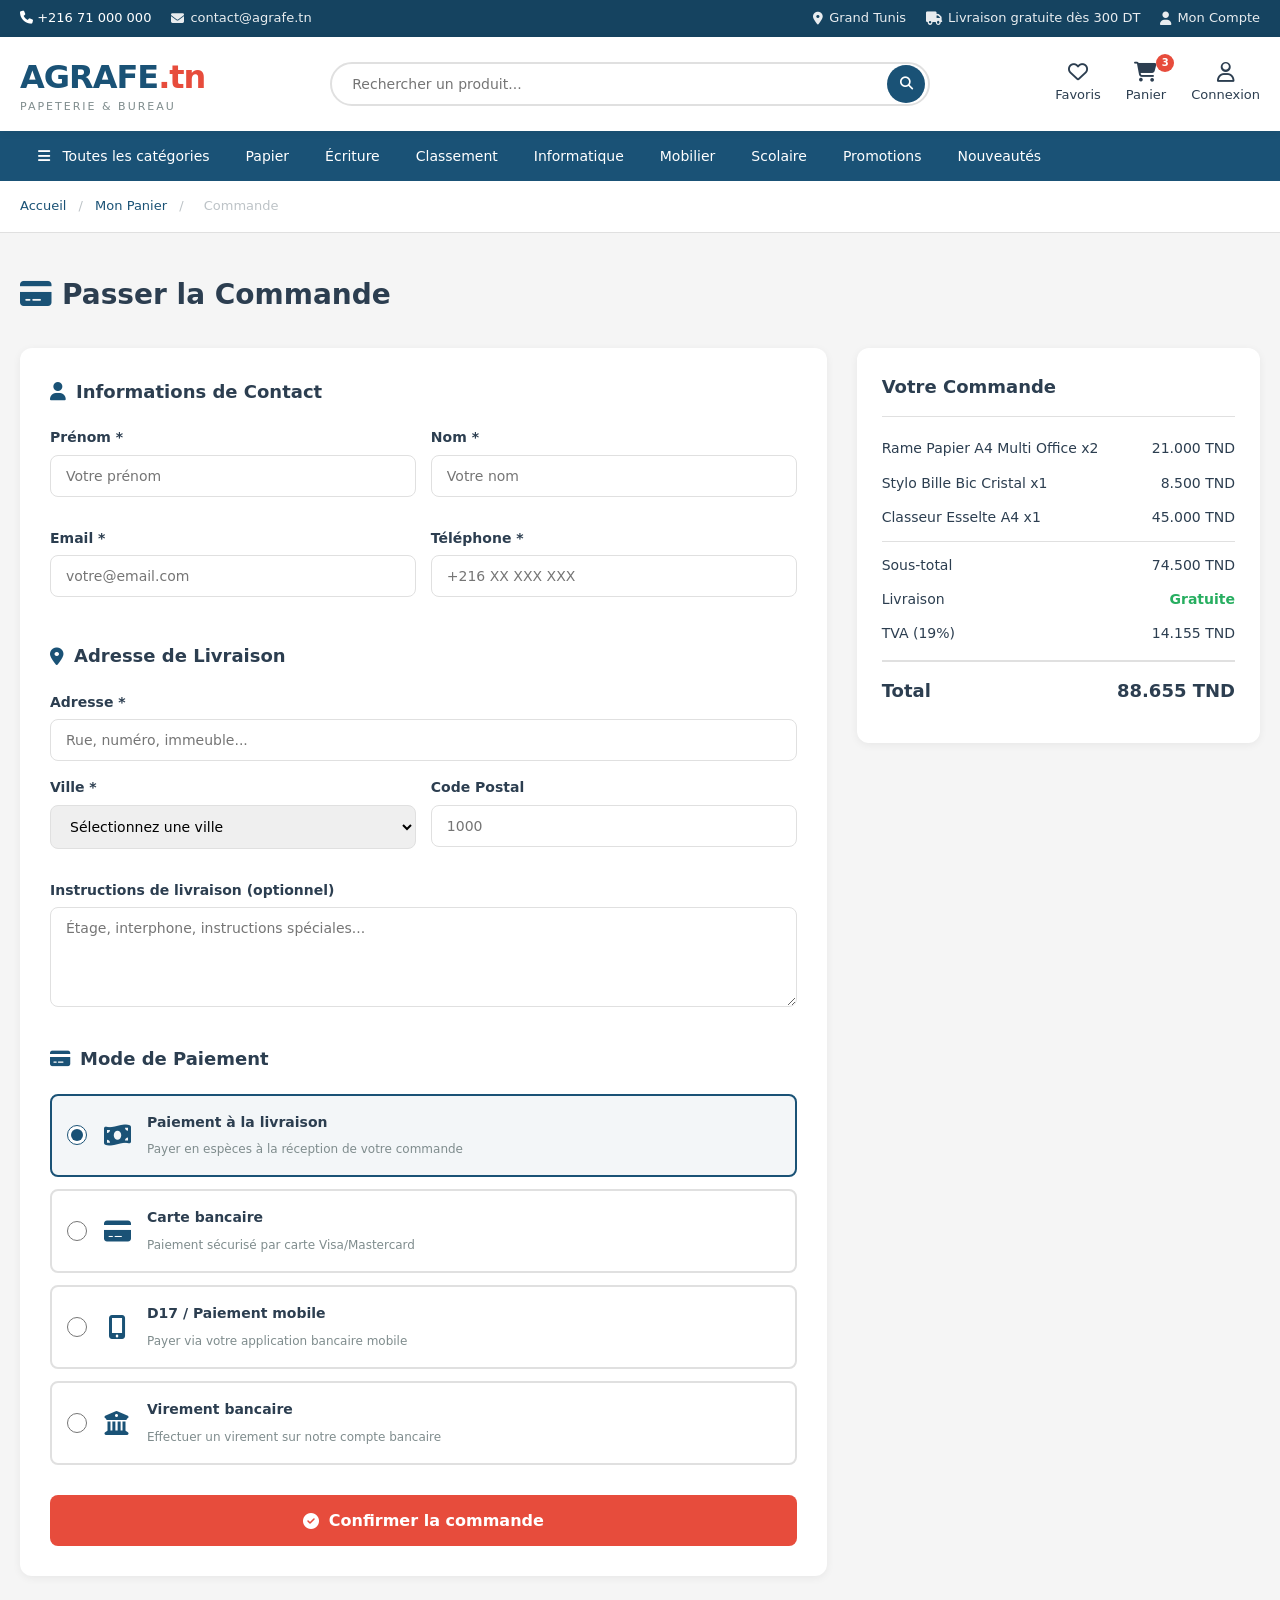
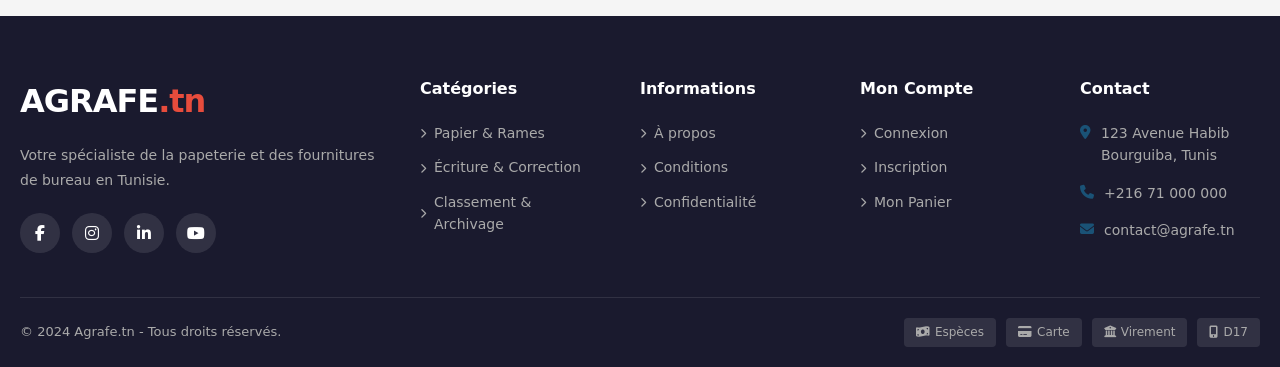
==== commande.html @ e8e98fca "Add files via upload" ====
<!DOCTYPE html>
<html lang="fr">
<head>
    <meta charset="UTF-8">
    <meta name="viewport" content="width=device-width, initial-scale=1.0">
    <title>Passer Commande | Agrafe.tn</title>
    <meta name="description" content="Finalisez votre commande - Agrafe.tn">
    <link href="https://cdnjs.cloudflare.com/ajax/libs/font-awesome/6.4.0/css/all.min.css" rel="stylesheet">
    <link rel="stylesheet" href="css/style.css">
</head>
<body>

    <!-- Top Bar -->
    <div class="top-bar">
        <div class="container">
            <div class="top-bar-left">
                <span><i class="fas fa-phone"></i> +216 71 000 000</span>
                <a href="mailto:contact@agrafe.tn"><i class="fas fa-envelope"></i> contact@agrafe.tn</a>
            </div>
            <div class="top-bar-right">
                <a href="#"><i class="fas fa-map-marker-alt"></i> Grand Tunis</a>
                <a href="#"><i class="fas fa-truck"></i> Livraison gratuite dès 300 DT</a>
                <a href="compte.html"><i class="fas fa-user"></i> Mon Compte</a>
            </div>
        </div>
    </div>

    <!-- Header -->
    <header class="header">
        <div class="container">
            <a href="index.html" class="logo">AGRAFE<span>.tn</span><small>Papeterie & Bureau</small></a>
            <div class="search-bar">
                <input type="text" placeholder="Rechercher un produit...">
                <button><i class="fas fa-search"></i></button>
            </div>
            <div class="header-actions">
                <a href="#" class="header-action"><i class="far fa-heart"></i><span>Favoris</span></a>
                <a href="panier.html" class="header-action"><i class="fas fa-shopping-cart"></i><span class="badge">3</span><span>Panier</span></a>
                <a href="connexion.html" class="header-action"><i class="far fa-user"></i><span>Connexion</span></a>
            </div>
            <div class="mobile-toggle"><i class="fas fa-bars"></i></div>
        </div>
    </header>

    <!-- Navigation -->
    <nav class="nav-bar">
        <div class="container">
            <ul class="nav-menu">
                <li>
                    <a href="#"><i class="fas fa-bars" style="margin-right:8px;"></i> Toutes les catégories</a>
                    <ul class="dropdown">
                        <li><a href="#"><i class="fas fa-file-alt"></i> Papier & Rames</a></li>
                        <li><a href="#"><i class="fas fa-pen"></i> Écriture & Correction</a></li>
                        <li><a href="#"><i class="fas fa-folder"></i> Classement & Archivage</a></li>
                        <li><a href="#"><i class="fas fa-desktop"></i> Informatique & Bureautique</a></li>
                        <li><a href="#"><i class="fas fa-print"></i> Impression & Copies</a></li>
                        <li><a href="#"><i class="fas fa-chair"></i> Mobilier de Bureau</a></li>
                        <li><a href="#"><i class="fas fa-coffee"></i> Pause Café</a></li>
                        <li><a href="#"><i class="fas fa-paint-brush"></i> Fournitures Scolaires</a></li>
                    </ul>
                </li>
                <li><a href="#">Papier</a></li>
                <li><a href="#">Écriture</a></li>
                <li><a href="#">Classement</a></li>
                <li><a href="#">Informatique</a></li>
                <li><a href="#">Mobilier</a></li>
                <li><a href="#">Scolaire</a></li>
                <li><a href="#">Promotions</a></li>
                <li><a href="#">Nouveautés</a></li>
            </ul>
        </div>
    </nav>

    <!-- Breadcrumb -->
    <div class="breadcrumb">
        <div class="container">
            <a href="index.html">Accueil</a>
            <span>/</span>
            <a href="panier.html">Mon Panier</a>
            <span>/</span>
            <span>Commande</span>
        </div>
    </div>

    <!-- Checkout Page -->
    <section class="checkout-page">
        <div class="container">
            <h1><i class="fas fa-credit-card" style="color: var(--primary); margin-right: 10px;"></i>Passer la Commande</h1>

            <div class="checkout-grid">
                <!-- Checkout Form -->
                <div class="checkout-form">
                    <!-- Contact Info -->
                    <div class="form-section">
                        <h3><i class="fas fa-user"></i> Informations de Contact</h3>
                        <div class="form-row">
                            <div class="form-group">
                                <label>Prénom *</label>
                                <input type="text" placeholder="Votre prénom" required>
                            </div>
                            <div class="form-group">
                                <label>Nom *</label>
                                <input type="text" placeholder="Votre nom" required>
                            </div>
                        </div>
                        <div class="form-row">
                            <div class="form-group">
                                <label>Email *</label>
                                <input type="email" placeholder="votre@email.com" required>
                            </div>
                            <div class="form-group">
                                <label>Téléphone *</label>
                                <input type="tel" placeholder="+216 XX XXX XXX" required>
                            </div>
                        </div>
                    </div>

                    <!-- Shipping Address -->
                    <div class="form-section">
                        <h3><i class="fas fa-map-marker-alt"></i> Adresse de Livraison</h3>
                        <div class="form-group">
                            <label>Adresse *</label>
                            <input type="text" placeholder="Rue, numéro, immeuble..." required>
                        </div>
                        <div class="form-row">
                            <div class="form-group">
                                <label>Ville *</label>
                                <select required>
                                    <option value="">Sélectionnez une ville</option>
                                    <option>Tunis</option>
                                    <option>Ariana</option>
                                    <option>Ben Arous</option>
                                    <option>La Manouba</option>
                                    <option>Sfax</option>
                                    <option>Sousse</option>
                                    <option>Nabeul</option>
                                    <option>Bizerte</option>
                                    <option>Autre</option>
                                </select>
                            </div>
                            <div class="form-group">
                                <label>Code Postal</label>
                                <input type="text" placeholder="1000">
                            </div>
                        </div>
                        <div class="form-group">
                            <label>Instructions de livraison (optionnel)</label>
                            <textarea placeholder="Étage, interphone, instructions spéciales..."></textarea>
                        </div>
                    </div>

                    <!-- Payment Method -->
                    <div class="form-section">
                        <h3><i class="fas fa-credit-card"></i> Mode de Paiement</h3>
                        <div class="payment-methods-list">
                            <label class="payment-method selected">
                                <input type="radio" name="payment" value="cod" checked>
                                <i class="fas fa-money-bill-wave"></i>
                                <div>
                                    <strong>Paiement à la livraison</strong>
                                    <span>Payer en espèces à la réception de votre commande</span>
                                </div>
                            </label>
                            <label class="payment-method">
                                <input type="radio" name="payment" value="card">
                                <i class="fas fa-credit-card"></i>
                                <div>
                                    <strong>Carte bancaire</strong>
                                    <span>Paiement sécurisé par carte Visa/Mastercard</span>
                                </div>
                            </label>
                            <label class="payment-method">
                                <input type="radio" name="payment" value="d17">
                                <i class="fas fa-mobile-alt"></i>
                                <div>
                                    <strong>D17 / Paiement mobile</strong>
                                    <span>Payer via votre application bancaire mobile</span>
                                </div>
                            </label>
                            <label class="payment-method">
                                <input type="radio" name="payment" value="transfer">
                                <i class="fas fa-university"></i>
                                <div>
                                    <strong>Virement bancaire</strong>
                                    <span>Effectuer un virement sur notre compte bancaire</span>
                                </div>
                            </label>
                        </div>
                    </div>

                    <button type="submit" class="btn-checkout" style="margin-top: 10px;">
                        <i class="fas fa-check-circle"></i> Confirmer la commande
                    </button>
                </div>

                <!-- Order Summary -->
                <div class="cart-summary">
                    <h3>Votre Commande</h3>
                    <div class="summary-row">
                        <span>Rame Papier A4 Multi Office x2</span>
                        <span>21.000 TND</span>
                    </div>
                    <div class="summary-row">
                        <span>Stylo Bille Bic Cristal x1</span>
                        <span>8.500 TND</span>
                    </div>
                    <div class="summary-row">
                        <span>Classeur Esselte A4 x1</span>
                        <span>45.000 TND</span>
                    </div>
                    <div class="summary-row" style="border-top: 1px solid var(--border); padding-top: 12px; margin-top: 12px;">
                        <span>Sous-total</span>
                        <span>74.500 TND</span>
                    </div>
                    <div class="summary-row">
                        <span>Livraison</span>
                        <span class="free">Gratuite</span>
                    </div>
                    <div class="summary-row">
                        <span>TVA (19%)</span>
                        <span>14.155 TND</span>
                    </div>
                    <div class="summary-row total">
                        <span>Total</span>
                        <span>88.655 TND</span>
                    </div>
                </div>
            </div>
        </div>
    </section>

    <!-- Footer -->
    <footer class="footer">
        <div class="container">
            <div class="footer-grid">
                <div class="footer-col footer-about">
                    <a href="index.html" class="logo">AGRAFE<span>.tn</span></a>
                    <p>Votre spécialiste de la papeterie et des fournitures de bureau en Tunisie.</p>
                    <div class="footer-social">
                        <a href="#"><i class="fab fa-facebook-f"></i></a>
                        <a href="#"><i class="fab fa-instagram"></i></a>
                        <a href="#"><i class="fab fa-linkedin-in"></i></a>
                        <a href="#"><i class="fab fa-youtube"></i></a>
                    </div>
                </div>
                <div class="footer-col">
                    <h4>Catégories</h4>
                    <ul class="footer-links">
                        <li><a href="#"><i class="fas fa-chevron-right"></i> Papier & Rames</a></li>
                        <li><a href="#"><i class="fas fa-chevron-right"></i> Écriture & Correction</a></li>
                        <li><a href="#"><i class="fas fa-chevron-right"></i> Classement & Archivage</a></li>
                    </ul>
                </div>
                <div class="footer-col">
                    <h4>Informations</h4>
                    <ul class="footer-links">
                        <li><a href="#"><i class="fas fa-chevron-right"></i> À propos</a></li>
                        <li><a href="#"><i class="fas fa-chevron-right"></i> Conditions</a></li>
                        <li><a href="#"><i class="fas fa-chevron-right"></i> Confidentialité</a></li>
                    </ul>
                </div>
                <div class="footer-col">
                    <h4>Mon Compte</h4>
                    <ul class="footer-links">
                        <li><a href="connexion.html"><i class="fas fa-chevron-right"></i> Connexion</a></li>
                        <li><a href="inscription.html"><i class="fas fa-chevron-right"></i> Inscription</a></li>
                        <li><a href="panier.html"><i class="fas fa-chevron-right"></i> Mon Panier</a></li>
                    </ul>
                </div>
                <div class="footer-col footer-contact">
                    <h4>Contact</h4>
                    <p><i class="fas fa-map-marker-alt"></i> 123 Avenue Habib Bourguiba, Tunis</p>
                    <p><i class="fas fa-phone"></i> +216 71 000 000</p>
                    <p><i class="fas fa-envelope"></i> contact@agrafe.tn</p>
                </div>
            </div>
            <div class="footer-bottom">
                <div>© 2024 Agrafe.tn - Tous droits réservés.</div>
                <div class="payment-methods">
                    <span><i class="fas fa-money-bill-wave"></i> Espèces</span>
                    <span><i class="fas fa-credit-card"></i> Carte</span>
                    <span><i class="fas fa-university"></i> Virement</span>
                    <span><i class="fas fa-mobile-alt"></i> D17</span>
                </div>
            </div>
        </div>
    </footer>

    <script src="js/main.js"></script>
</body>
</html>
---- css/style.css ----
/* ============================================
   AGRAFE.TN - Template E-commerce Papeterie
   CSS Principal
   ============================================ */

/* Reset & Variables */
*, *::before, *::after {
    margin: 0;
    padding: 0;
    box-sizing: border-box;
}

:root {
    --primary: #1a5276;
    --primary-dark: #154360;
    --primary-light: #2e86ab;
    --accent: #e74c3c;
    --accent-hover: #c0392b;
    --gold: #f39c12;
    --dark: #2c3e50;
    --light: #f8f9fa;
    --gray: #7f8c8d;
    --gray-light: #bdc3c7;
    --border: #e0e0e0;
    --success: #27ae60;
    --success-light: #d5f5e3;
    --warning: #f39c12;
    --white: #ffffff;
    --shadow-sm: 0 2px 8px rgba(0,0,0,0.06);
    --shadow-md: 0 4px 20px rgba(0,0,0,0.1);
    --shadow-lg: 0 10px 40px rgba(0,0,0,0.15);
    --radius-sm: 8px;
    --radius-md: 12px;
    --radius-lg: 20px;
    --transition: all 0.3s ease;
}

html {
    scroll-behavior: smooth;
}

body {
    font-family: 'Segoe UI', system-ui, -apple-system, sans-serif;
    background: #f5f5f5;
    color: var(--dark);
    line-height: 1.6;
    min-height: 100vh;
}

a {
    text-decoration: none;
    color: inherit;
    transition: var(--transition);
}

img {
    max-width: 100%;
    height: auto;
}

button {
    cursor: pointer;
    border: none;
    font-family: inherit;
    transition: var(--transition);
}

input, select, textarea {
    font-family: inherit;
    outline: none;
}

/* Container */
.container {
    max-width: 1400px;
    margin: 0 auto;
    padding: 0 20px;
}

/* ============================================
   TOP BAR
   ============================================ */
.top-bar {
    background: var(--primary-dark);
    color: var(--white);
    padding: 8px 0;
    font-size: 13px;
}

.top-bar .container {
    display: flex;
    justify-content: space-between;
    align-items: center;
}

.top-bar-left {
    display: flex;
    align-items: center;
    gap: 20px;
}

.top-bar-right {
    display: flex;
    align-items: center;
    gap: 20px;
}

.top-bar a {
    color: var(--white);
    opacity: 0.9;
    display: flex;
    align-items: center;
    gap: 6px;
}

.top-bar a:hover {
    opacity: 1;
    color: var(--gold);
}

/* ============================================
   HEADER
   ============================================ */
.header {
    background: var(--white);
    box-shadow: var(--shadow-sm);
    position: sticky;
    top: 0;
    z-index: 1000;
}

.header .container {
    display: flex;
    align-items: center;
    justify-content: space-between;
    padding: 15px 20px;
    gap: 30px;
}

.logo {
    font-size: 32px;
    font-weight: 800;
    color: var(--primary);
    letter-spacing: -1px;
    flex-shrink: 0;
}

.logo span {
    color: var(--accent);
}

.logo small {
    display: block;
    font-size: 11px;
    font-weight: 400;
    color: var(--gray);
    letter-spacing: 2px;
    text-transform: uppercase;
    margin-top: -5px;
}

/* Search Bar */
.search-bar {
    flex: 1;
    max-width: 600px;
    position: relative;
}

.search-bar input {
    width: 100%;
    padding: 12px 50px 12px 20px;
    border: 2px solid var(--border);
    border-radius: 30px;
    font-size: 14px;
    transition: var(--transition);
}

.search-bar input:focus {
    border-color: var(--primary);
    box-shadow: 0 0 0 3px rgba(26, 82, 118, 0.1);
}

.search-bar button {
    position: absolute;
    right: 5px;
    top: 50%;
    transform: translateY(-50%);
    background: var(--primary);
    color: var(--white);
    width: 38px;
    height: 38px;
    border-radius: 50%;
    display: flex;
    align-items: center;
    justify-content: center;
}

.search-bar button:hover {
    background: var(--primary-dark);
}

/* Header Actions */
.header-actions {
    display: flex;
    align-items: center;
    gap: 25px;
    flex-shrink: 0;
}

.header-action {
    display: flex;
    flex-direction: column;
    align-items: center;
    gap: 3px;
    font-size: 13px;
    color: var(--dark);
    position: relative;
}

.header-action:hover {
    color: var(--primary);
}

.header-action i {
    font-size: 20px;
}

.header-action .badge {
    position: absolute;
    top: -8px;
    right: -8px;
    background: var(--accent);
    color: var(--white);
    font-size: 10px;
    width: 18px;
    height: 18px;
    border-radius: 50%;
    display: flex;
    align-items: center;
    justify-content: center;
    font-weight: 700;
}

/* ============================================
   NAVIGATION
   ============================================ */
.nav-bar {
    background: var(--primary);
    color: var(--white);
}

.nav-bar .container {
    display: flex;
    align-items: center;
}

.nav-menu {
    display: flex;
    list-style: none;
    gap: 0;
}

.nav-menu li {
    position: relative;
}

.nav-menu a {
    display: block;
    padding: 14px 18px;
    color: var(--white);
    font-size: 14px;
    font-weight: 500;
    white-space: nowrap;
}

.nav-menu a:hover {
    background: var(--primary-dark);
}

/* Dropdown */
.dropdown {
    position: absolute;
    top: 100%;
    left: 0;
    background: var(--white);
    min-width: 260px;
    box-shadow: var(--shadow-lg);
    border-radius: 0 0 var(--radius-md) var(--radius-md);
    opacity: 0;
    visibility: hidden;
    transform: translateY(10px);
    transition: var(--transition);
    z-index: 100;
    list-style: none;
}

.nav-menu li:hover .dropdown {
    opacity: 1;
    visibility: visible;
    transform: translateY(0);
}

.dropdown a {
    color: var(--dark);
    padding: 12px 20px;
    border-bottom: 1px solid #f0f0f0;
    font-size: 13px;
    font-weight: 400;
    display: flex;
    align-items: center;
    gap: 10px;
}

.dropdown a:hover {
    background: var(--light);
    color: var(--primary);
}

.dropdown a i {
    color: var(--primary);
    width: 20px;
    text-align: center;
}

/* Mobile Toggle */
.mobile-toggle {
    display: none;
    font-size: 24px;
    cursor: pointer;
    color: var(--dark);
}

/* ============================================
   HERO SECTION
   ============================================ */
.hero {
    background: linear-gradient(135deg, var(--primary) 0%, var(--primary-dark) 100%);
    color: var(--white);
    padding: 70px 0;
    position: relative;
    overflow: hidden;
}

.hero::before {
    content: '';
    position: absolute;
    top: -50%;
    right: -10%;
    width: 600px;
    height: 600px;
    background: rgba(255,255,255,0.05);
    border-radius: 50%;
}

.hero .container {
    display: flex;
    align-items: center;
    justify-content: space-between;
    position: relative;
    z-index: 1;
    gap: 40px;
}

.hero-content {
    max-width: 600px;
}

.hero-content h1 {
    font-size: 44px;
    font-weight: 800;
    margin-bottom: 15px;
    line-height: 1.2;
}

.hero-content p {
    font-size: 18px;
    margin-bottom: 30px;
    opacity: 0.9;
}

.hero-badges {
    display: flex;
    gap: 15px;
    margin-bottom: 30px;
    flex-wrap: wrap;
}

.hero-badge {
    display: flex;
    align-items: center;
    gap: 8px;
    background: rgba(255,255,255,0.15);
    padding: 8px 16px;
    border-radius: 30px;
    font-size: 13px;
    backdrop-filter: blur(10px);
}

.btn-primary {
    display: inline-flex;
    align-items: center;
    gap: 10px;
    background: var(--accent);
    color: var(--white);
    padding: 14px 35px;
    border-radius: 30px;
    font-weight: 600;
    font-size: 16px;
    transition: var(--transition);
}

.btn-primary:hover {
    background: var(--accent-hover);
    transform: translateY(-2px);
    box-shadow: 0 5px 20px rgba(231, 76, 60, 0.4);
}

.hero-image {
    width: 400px;
    height: 300px;
    background: rgba(255,255,255,0.1);
    border-radius: var(--radius-lg);
    display: flex;
    align-items: center;
    justify-content: center;
    font-size: 80px;
    color: rgba(255,255,255,0.3);
    border: 2px dashed rgba(255,255,255,0.2);
    flex-shrink: 0;
}

/* ============================================
   FEATURES BAR
   ============================================ */
.features-bar {
    background: var(--white);
    border-bottom: 1px solid var(--border);
    padding: 25px 0;
}

.features-bar .container {
    display: flex;
    justify-content: space-around;
    flex-wrap: wrap;
    gap: 20px;
}

.feature-item {
    display: flex;
    align-items: center;
    gap: 12px;
}

.feature-item i {
    font-size: 28px;
    color: var(--primary);
}

.feature-item div h4 {
    font-size: 14px;
    font-weight: 600;
    color: var(--dark);
}

.feature-item div p {
    font-size: 12px;
    color: var(--gray);
}

/* ============================================
   SECTION TITLES
   ============================================ */
.section-title {
    text-align: center;
    margin-bottom: 40px;
}

.section-title h2 {
    font-size: 28px;
    font-weight: 700;
    color: var(--dark);
    margin-bottom: 10px;
}

.section-title p {
    color: var(--gray);
    font-size: 15px;
}

.section-title .line {
    width: 60px;
    height: 3px;
    background: var(--accent);
    margin: 15px auto 0;
    border-radius: 2px;
}

/* ============================================
   CATEGORIES
   ============================================ */
.categories {
    padding: 50px 0;
    background: var(--white);
}

.cat-grid {
    display: grid;
    grid-template-columns: repeat(auto-fit, minmax(200px, 1fr));
    gap: 20px;
}

.cat-card {
    background: var(--white);
    border: 1px solid var(--border);
    border-radius: var(--radius-md);
    padding: 30px 20px;
    text-align: center;
    transition: var(--transition);
    position: relative;
    overflow: hidden;
}

.cat-card::before {
    content: '';
    position: absolute;
    bottom: 0;
    left: 0;
    width: 100%;
    height: 4px;
    background: var(--primary);
    transform: scaleX(0);
    transition: var(--transition);
}

.cat-card:hover {
    box-shadow: var(--shadow-lg);
    transform: translateY(-5px);
    border-color: transparent;
}

.cat-card:hover::before {
    transform: scaleX(1);
}

.cat-card i {
    font-size: 40px;
    color: var(--primary);
    margin-bottom: 15px;
    display: block;
}

.cat-card h3 {
    font-size: 16px;
    font-weight: 600;
    margin-bottom: 5px;
}

.cat-card span {
    font-size: 12px;
    color: var(--gray);
}

/* ============================================
   PRODUCTS
   ============================================ */
.products {
    padding: 50px 0;
    background: #f5f5f5;
}

.products-header {
    display: flex;
    justify-content: space-between;
    align-items: center;
    margin-bottom: 30px;
}

.products-header h2 {
    font-size: 24px;
    font-weight: 700;
    color: var(--dark);
    display: flex;
    align-items: center;
    gap: 10px;
}

.view-all {
    color: var(--primary);
    font-weight: 600;
    font-size: 14px;
    display: flex;
    align-items: center;
    gap: 5px;
    transition: var(--transition);
}

.view-all:hover {
    gap: 10px;
}

.product-grid {
    display: grid;
    grid-template-columns: repeat(auto-fill, minmax(270px, 1fr));
    gap: 25px;
}

.product-card {
    background: var(--white);
    border-radius: var(--radius-md);
    overflow: hidden;
    box-shadow: var(--shadow-sm);
    transition: var(--transition);
    position: relative;
}

.product-card:hover {
    box-shadow: var(--shadow-lg);
    transform: translateY(-5px);
}

.product-badge {
    position: absolute;
    top: 15px;
    left: 15px;
    background: var(--accent);
    color: var(--white);
    padding: 5px 12px;
    border-radius: 20px;
    font-size: 11px;
    font-weight: 700;
    z-index: 2;
}

.product-badge.new {
    background: var(--success);
}

.product-badge.hot {
    background: var(--gold);
}

.product-img {
    height: 220px;
    background: linear-gradient(135deg, #f8f9fa 0%, #e9ecef 100%);
    display: flex;
    align-items: center;
    justify-content: center;
    font-size: 60px;
    color: #dee2e6;
    position: relative;
    overflow: hidden;
}

.product-actions {
    position: absolute;
    bottom: -50px;
    left: 0;
    right: 0;
    display: flex;
    justify-content: center;
    gap: 10px;
    padding: 10px;
    background: rgba(255,255,255,0.95);
    transition: bottom 0.3s;
}

.product-card:hover .product-actions {
    bottom: 0;
}

.product-actions button {
    width: 40px;
    height: 40px;
    border-radius: 50%;
    border: 1px solid var(--border);
    background: var(--white);
    display: flex;
    align-items: center;
    justify-content: center;
    transition: var(--transition);
}

.product-actions button:hover {
    background: var(--primary);
    color: var(--white);
    border-color: var(--primary);
}

.product-info {
    padding: 20px;
}

.product-brand {
    font-size: 11px;
    color: var(--primary);
    font-weight: 600;
    text-transform: uppercase;
    letter-spacing: 1px;
    margin-bottom: 5px;
}

.product-name {
    font-size: 15px;
    font-weight: 600;
    color: var(--dark);
    margin-bottom: 8px;
    line-height: 1.4;
    display: -webkit-box;
    -webkit-line-clamp: 2;
    -webkit-box-orient: vertical;
    overflow: hidden;
}

.product-rating {
    display: flex;
    align-items: center;
    gap: 5px;
    margin-bottom: 12px;
}

.product-rating i {
    color: var(--gold);
    font-size: 12px;
}

.product-rating i.empty {
    color: var(--gray-light);
}

.product-rating span {
    font-size: 12px;
    color: var(--gray);
}

.product-price {
    display: flex;
    align-items: center;
    gap: 10px;
    flex-wrap: wrap;
}

.price-current {
    font-size: 20px;
    font-weight: 700;
    color: var(--accent);
}

.price-old {
    font-size: 14px;
    color: var(--gray);
    text-decoration: line-through;
}

.price-save {
    font-size: 11px;
    color: var(--success);
    font-weight: 600;
}

.btn-add-cart {
    width: 100%;
    margin-top: 15px;
    padding: 12px;
    background: var(--primary);
    color: var(--white);
    border-radius: var(--radius-sm);
    font-weight: 600;
    display: flex;
    align-items: center;
    justify-content: center;
    gap: 8px;
}

.btn-add-cart:hover {
    background: var(--primary-dark);
}

/* ============================================
   PROMO BANNERS
   ============================================ */
.promo-banner {
    padding: 50px 0;
    background: var(--white);
}

.promo-grid {
    display: grid;
    grid-template-columns: repeat(3, 1fr);
    gap: 25px;
}

.promo-card {
    border-radius: var(--radius-lg);
    padding: 40px 30px;
    color: var(--white);
    position: relative;
    overflow: hidden;
    min-height: 220px;
    display: flex;
    flex-direction: column;
    justify-content: center;
}

.promo-card::before {
    content: '';
    position: absolute;
    top: 0;
    left: 0;
    width: 100%;
    height: 100%;
    background: rgba(0,0,0,0.1);
}

.promo-card > * {
    position: relative;
    z-index: 1;
}

.promo-card h3 {
    font-size: 24px;
    font-weight: 700;
    margin-bottom: 10px;
}

.promo-card p {
    font-size: 14px;
    opacity: 0.9;
    margin-bottom: 20px;
}

.promo-card a {
    display: inline-flex;
    align-items: center;
    gap: 8px;
    background: var(--white);
    color: var(--dark);
    padding: 10px 25px;
    border-radius: 25px;
    font-weight: 600;
    font-size: 13px;
    width: fit-content;
    transition: var(--transition);
}

.promo-card a:hover {
    transform: translateX(5px);
}

.promo-1 { background: linear-gradient(135deg, #667eea 0%, #764ba2 100%); }
.promo-2 { background: linear-gradient(135deg, #f093fb 0%, #f5576c 100%); }
.promo-3 { background: linear-gradient(135deg, #4facfe 0%, #00f2fe 100%); }

/* ============================================
   BRANDS
   ============================================ */
.brands {
    padding: 40px 0;
    background: #f5f5f5;
}

.brands-grid {
    display: flex;
    justify-content: center;
    align-items: center;
    gap: 40px;
    flex-wrap: wrap;
}

.brand-item {
    width: 120px;
    height: 60px;
    background: var(--white);
    border-radius: var(--radius-sm);
    display: flex;
    align-items: center;
    justify-content: center;
    font-size: 14px;
    font-weight: 700;
    color: var(--gray);
    box-shadow: var(--shadow-sm);
    transition: var(--transition);
    border: 1px solid var(--border);
}

.brand-item:hover {
    box-shadow: var(--shadow-md);
    color: var(--primary);
    border-color: var(--primary);
}

/* ============================================
   NEWSLETTER
   ============================================ */
.newsletter {
    background: var(--dark);
    color: var(--white);
    padding: 50px 0;
}

.newsletter .container {
    display: flex;
    align-items: center;
    justify-content: space-between;
    gap: 30px;
}

.newsletter-content h3 {
    font-size: 24px;
    font-weight: 700;
    margin-bottom: 8px;
}

.newsletter-content p {
    opacity: 0.8;
    font-size: 14px;
}

.newsletter-form {
    display: flex;
    gap: 10px;
}

.newsletter-form input {
    padding: 14px 20px;
    border: none;
    border-radius: var(--radius-sm);
    width: 350px;
    font-size: 14px;
}

.newsletter-form button {
    padding: 14px 30px;
    background: var(--accent);
    color: var(--white);
    border-radius: var(--radius-sm);
    font-weight: 600;
    white-space: nowrap;
}

.newsletter-form button:hover {
    background: var(--accent-hover);
}

/* ============================================
   FOOTER
   ============================================ */
.footer {
    background: #1a1a2e;
    color: #aaa;
    padding: 60px 0 0;
}

.footer-grid {
    display: grid;
    grid-template-columns: 2fr 1fr 1fr 1fr 1fr;
    gap: 40px;
    margin-bottom: 40px;
}

.footer-col h4 {
    color: var(--white);
    font-size: 16px;
    font-weight: 600;
    margin-bottom: 20px;
}

.footer-about .logo {
    color: var(--white);
    margin-bottom: 15px;
    display: inline-block;
}

.footer-about p {
    font-size: 14px;
    line-height: 1.8;
    margin-bottom: 20px;
}

.footer-social {
    display: flex;
    gap: 12px;
}

.footer-social a {
    width: 40px;
    height: 40px;
    border-radius: 50%;
    background: rgba(255,255,255,0.1);
    display: flex;
    align-items: center;
    justify-content: center;
    color: var(--white);
    transition: var(--transition);
}

.footer-social a:hover {
    background: var(--primary);
    transform: translateY(-3px);
}

.footer-links {
    list-style: none;
}

.footer-links li {
    margin-bottom: 12px;
}

.footer-links a {
    color: #aaa;
    font-size: 14px;
    display: flex;
    align-items: center;
    gap: 8px;
    transition: var(--transition);
}

.footer-links a:hover {
    color: var(--white);
}

.footer-links a i {
    font-size: 10px;
}

.footer-contact p {
    display: flex;
    align-items: flex-start;
    gap: 10px;
    margin-bottom: 15px;
    font-size: 14px;
}

.footer-contact i {
    color: var(--primary);
    margin-top: 3px;
}

.footer-bottom {
    border-top: 1px solid rgba(255,255,255,0.1);
    padding: 20px 0;
    display: flex;
    justify-content: space-between;
    align-items: center;
    font-size: 13px;
}

.payment-methods {
    display: flex;
    gap: 10px;
}

.payment-methods span {
    background: rgba(255,255,255,0.1);
    padding: 5px 12px;
    border-radius: 4px;
    font-size: 12px;
    display: flex;
    align-items: center;
    gap: 5px;
}

/* ============================================
   PAGE: PRODUCT DETAIL
   ============================================ */
.breadcrumb {
    background: var(--white);
    padding: 15px 0;
    border-bottom: 1px solid var(--border);
    font-size: 13px;
    color: var(--gray);
}

.breadcrumb a {
    color: var(--primary);
}

.breadcrumb a:hover {
    text-decoration: underline;
}

.breadcrumb span {
    margin: 0 8px;
    color: var(--gray-light);
}

.product-detail {
    padding: 40px 0;
    background: var(--white);
}

.product-detail-grid {
    display: grid;
    grid-template-columns: 1fr 1fr;
    gap: 50px;
    align-items: start;
}

.product-gallery {
    display: flex;
    flex-direction: column;
    gap: 15px;
}

.main-image {
    background: linear-gradient(135deg, #f8f9fa 0%, #e9ecef 100%);
    border-radius: var(--radius-md);
    height: 450px;
    display: flex;
    align-items: center;
    justify-content: center;
    font-size: 100px;
    color: #dee2e6;
    border: 1px solid var(--border);
}

.thumbnail-list {
    display: flex;
    gap: 10px;
}

.thumbnail {
    width: 80px;
    height: 80px;
    background: linear-gradient(135deg, #f8f9fa 0%, #e9ecef 100%);
    border-radius: var(--radius-sm);
    display: flex;
    align-items: center;
    justify-content: center;
    font-size: 24px;
    color: #dee2e6;
    border: 2px solid transparent;
    cursor: pointer;
    transition: var(--transition);
}

.thumbnail:hover, .thumbnail.active {
    border-color: var(--primary);
}

.product-detail-info h1 {
    font-size: 26px;
    font-weight: 700;
    color: var(--dark);
    margin-bottom: 10px;
}

.product-detail-brand {
    color: var(--primary);
    font-weight: 600;
    font-size: 14px;
    text-transform: uppercase;
    letter-spacing: 1px;
    margin-bottom: 15px;
}

.product-detail-rating {
    display: flex;
    align-items: center;
    gap: 10px;
    margin-bottom: 20px;
}

.product-detail-rating i {
    color: var(--gold);
}

.product-detail-rating span {
    color: var(--gray);
    font-size: 14px;
}

.product-detail-price {
    display: flex;
    align-items: baseline;
    gap: 15px;
    margin-bottom: 25px;
    padding-bottom: 25px;
    border-bottom: 1px solid var(--border);
}

.product-detail-price .current {
    font-size: 32px;
    font-weight: 700;
    color: var(--accent);
}

.product-detail-price .old {
    font-size: 20px;
    color: var(--gray);
    text-decoration: line-through;
}

.product-detail-price .save {
    background: var(--success-light);
    color: var(--success);
    padding: 4px 12px;
    border-radius: 20px;
    font-size: 13px;
    font-weight: 600;
}

.product-description {
    margin-bottom: 25px;
}

.product-description h3 {
    font-size: 16px;
    font-weight: 600;
    margin-bottom: 10px;
}

.product-description p {
    color: var(--gray);
    font-size: 14px;
    line-height: 1.8;
}

.product-meta {
    display: flex;
    flex-direction: column;
    gap: 10px;
    margin-bottom: 25px;
    font-size: 14px;
}

.product-meta span {
    color: var(--gray);
}

.product-meta span strong {
    color: var(--dark);
}

.quantity-selector {
    display: flex;
    align-items: center;
    gap: 15px;
    margin-bottom: 25px;
}

.quantity-selector label {
    font-weight: 600;
    font-size: 14px;
}

.qty-control {
    display: flex;
    align-items: center;
    border: 1px solid var(--border);
    border-radius: var(--radius-sm);
    overflow: hidden;
}

.qty-control button {
    width: 40px;
    height: 40px;
    background: var(--light);
    font-size: 18px;
    display: flex;
    align-items: center;
    justify-content: center;
}

.qty-control button:hover {
    background: var(--border);
}

.qty-control input {
    width: 60px;
    height: 40px;
    text-align: center;
    border: none;
    font-weight: 600;
    font-size: 16px;
}

.product-detail-actions {
    display: flex;
    gap: 15px;
}

.btn-add-cart-lg {
    flex: 1;
    padding: 16px 30px;
    background: var(--primary);
    color: var(--white);
    border-radius: var(--radius-sm);
    font-weight: 600;
    font-size: 16px;
    display: flex;
    align-items: center;
    justify-content: center;
    gap: 10px;
}

.btn-add-cart-lg:hover {
    background: var(--primary-dark);
}

.btn-wishlist {
    width: 55px;
    height: 55px;
    border: 2px solid var(--border);
    border-radius: var(--radius-sm);
    background: var(--white);
    display: flex;
    align-items: center;
    justify-content: center;
    font-size: 20px;
    color: var(--gray);
}

.btn-wishlist:hover {
    border-color: var(--accent);
    color: var(--accent);
}

/* Product Tabs */
.product-tabs {
    margin-top: 50px;
}

.tab-nav {
    display: flex;
    gap: 0;
    border-bottom: 2px solid var(--border);
    margin-bottom: 30px;
}

.tab-nav button {
    padding: 15px 30px;
    background: none;
    font-weight: 600;
    font-size: 15px;
    color: var(--gray);
    border-bottom: 2px solid transparent;
    margin-bottom: -2px;
}

.tab-nav button.active {
    color: var(--primary);
    border-bottom-color: var(--primary);
}

.tab-content {
    display: none;
}

.tab-content.active {
    display: block;
}

/* Reviews */
.review-item {
    padding: 20px 0;
    border-bottom: 1px solid var(--border);
}

.review-header {
    display: flex;
    justify-content: space-between;
    align-items: center;
    margin-bottom: 10px;
}

.review-author {
    font-weight: 600;
    color: var(--dark);
}

.review-date {
    font-size: 13px;
    color: var(--gray);
}

.review-rating {
    color: var(--gold);
    margin-bottom: 8px;
}

.review-text {
    color: var(--gray);
    font-size: 14px;
    line-height: 1.6;
}

/* ============================================
   PAGE: CART
   ============================================ */
.cart-page {
    padding: 40px 0;
    background: #f5f5f5;
    min-height: 60vh;
}

.cart-page h1 {
    font-size: 28px;
    font-weight: 700;
    margin-bottom: 30px;
}

.cart-grid {
    display: grid;
    grid-template-columns: 2fr 1fr;
    gap: 30px;
    align-items: start;
}

.cart-items {
    background: var(--white);
    border-radius: var(--radius-md);
    padding: 25px;
    box-shadow: var(--shadow-sm);
}

.cart-item {
    display: grid;
    grid-template-columns: 100px 1fr auto auto auto;
    gap: 20px;
    align-items: center;
    padding: 20px 0;
    border-bottom: 1px solid var(--border);
}

.cart-item:last-child {
    border-bottom: none;
}

.cart-item-img {
    width: 100px;
    height: 100px;
    background: linear-gradient(135deg, #f8f9fa 0%, #e9ecef 100%);
    border-radius: var(--radius-sm);
    display: flex;
    align-items: center;
    justify-content: center;
    font-size: 30px;
    color: #dee2e6;
}

.cart-item-info h4 {
    font-size: 15px;
    font-weight: 600;
    margin-bottom: 5px;
}

.cart-item-info p {
    font-size: 13px;
    color: var(--gray);
}

.cart-item-remove {
    color: var(--accent);
    font-size: 13px;
    display: flex;
    align-items: center;
    gap: 5px;
    margin-top: 8px;
    background: none;
    padding: 0;
}

.cart-item-remove:hover {
    text-decoration: underline;
}

.cart-item-price {
    font-weight: 600;
    font-size: 15px;
    text-align: center;
}

.cart-item-total {
    font-weight: 700;
    font-size: 16px;
    color: var(--accent);
    text-align: right;
}

/* Cart Summary */
.cart-summary {
    background: var(--white);
    border-radius: var(--radius-md);
    padding: 25px;
    box-shadow: var(--shadow-sm);
    position: sticky;
    top: 100px;
}

.cart-summary h3 {
    font-size: 18px;
    font-weight: 700;
    margin-bottom: 20px;
    padding-bottom: 15px;
    border-bottom: 1px solid var(--border);
}

.summary-row {
    display: flex;
    justify-content: space-between;
    margin-bottom: 12px;
    font-size: 14px;
}

.summary-row.total {
    font-size: 18px;
    font-weight: 700;
    color: var(--dark);
    padding-top: 15px;
    border-top: 2px solid var(--border);
    margin-top: 15px;
}

.summary-row .free {
    color: var(--success);
    font-weight: 600;
}

.btn-checkout {
    width: 100%;
    padding: 16px;
    background: var(--accent);
    color: var(--white);
    border-radius: var(--radius-sm);
    font-weight: 600;
    font-size: 16px;
    margin-top: 20px;
    display: flex;
    align-items: center;
    justify-content: center;
    gap: 10px;
}

.btn-checkout:hover {
    background: var(--accent-hover);
}

.btn-continue {
    width: 100%;
    padding: 14px;
    background: var(--white);
    color: var(--primary);
    border: 2px solid var(--primary);
    border-radius: var(--radius-sm);
    font-weight: 600;
    font-size: 15px;
    margin-top: 12px;
    display: flex;
    align-items: center;
    justify-content: center;
    gap: 10px;
}

.btn-continue:hover {
    background: var(--primary);
    color: var(--white);
}

/* Empty Cart */
.empty-cart {
    text-align: center;
    padding: 60px 20px;
}

.empty-cart i {
    font-size: 80px;
    color: var(--gray-light);
    margin-bottom: 20px;
}

.empty-cart h2 {
    font-size: 24px;
    font-weight: 700;
    margin-bottom: 10px;
}

.empty-cart p {
    color: var(--gray);
    margin-bottom: 25px;
}

/* ============================================
   PAGE: CHECKOUT
   ============================================ */
.checkout-page {
    padding: 40px 0;
    background: #f5f5f5;
    min-height: 60vh;
}

.checkout-page h1 {
    font-size: 28px;
    font-weight: 700;
    margin-bottom: 30px;
}

.checkout-grid {
    display: grid;
    grid-template-columns: 2fr 1fr;
    gap: 30px;
    align-items: start;
}

.checkout-form {
    background: var(--white);
    border-radius: var(--radius-md);
    padding: 30px;
    box-shadow: var(--shadow-sm);
}

.form-section {
    margin-bottom: 30px;
}

.form-section h3 {
    font-size: 18px;
    font-weight: 700;
    margin-bottom: 20px;
    display: flex;
    align-items: center;
    gap: 10px;
}

.form-section h3 i {
    color: var(--primary);
}

.form-row {
    display: grid;
    grid-template-columns: 1fr 1fr;
    gap: 15px;
    margin-bottom: 15px;
}

.form-group {
    margin-bottom: 15px;
}

.form-group label {
    display: block;
    font-size: 14px;
    font-weight: 600;
    margin-bottom: 6px;
    color: var(--dark);
}

.form-group input,
.form-group select,
.form-group textarea {
    width: 100%;
    padding: 12px 15px;
    border: 1px solid var(--border);
    border-radius: var(--radius-sm);
    font-size: 14px;
    transition: var(--transition);
}

.form-group input:focus,
.form-group select:focus,
.form-group textarea:focus {
    border-color: var(--primary);
    box-shadow: 0 0 0 3px rgba(26, 82, 118, 0.1);
}

.form-group textarea {
    min-height: 100px;
    resize: vertical;
}

/* Payment Methods */
.payment-methods-list {
    display: flex;
    flex-direction: column;
    gap: 12px;
}

.payment-method {
    display: flex;
    align-items: center;
    gap: 15px;
    padding: 15px;
    border: 2px solid var(--border);
    border-radius: var(--radius-sm);
    cursor: pointer;
    transition: var(--transition);
}

.payment-method:hover {
    border-color: var(--primary-light);
}

.payment-method.selected {
    border-color: var(--primary);
    background: rgba(26, 82, 118, 0.05);
}

.payment-method input {
    width: 20px;
    height: 20px;
    accent-color: var(--primary);
}

.payment-method i {
    font-size: 24px;
    color: var(--primary);
    width: 30px;
    text-align: center;
}

.payment-method div {
    flex: 1;
}

.payment-method div strong {
    display: block;
    font-size: 14px;
    margin-bottom: 2px;
}

.payment-method div span {
    font-size: 12px;
    color: var(--gray);
}

/* ============================================
   PAGE: LOGIN / REGISTER
   ============================================ */
.auth-page {
    padding: 60px 0;
    background: linear-gradient(135deg, #f5f7fa 0%, #e4e8ec 100%);
    min-height: 70vh;
    display: flex;
    align-items: center;
}

.auth-container {
    max-width: 450px;
    margin: 0 auto;
    width: 100%;
}

.auth-card {
    background: var(--white);
    border-radius: var(--radius-lg);
    padding: 40px;
    box-shadow: var(--shadow-lg);
}

.auth-card .logo {
    text-align: center;
    display: block;
    margin-bottom: 30px;
}

.auth-card h2 {
    font-size: 24px;
    font-weight: 700;
    text-align: center;
    margin-bottom: 8px;
}

.auth-card > p {
    text-align: center;
    color: var(--gray);
    font-size: 14px;
    margin-bottom: 30px;
}

.auth-card .form-group {
    margin-bottom: 20px;
}

.auth-card .btn-add-cart-lg {
    margin-top: 10px;
}

.auth-divider {
    display: flex;
    align-items: center;
    gap: 15px;
    margin: 25px 0;
    color: var(--gray);
    font-size: 13px;
}

.auth-divider::before,
.auth-divider::after {
    content: '';
    flex: 1;
    height: 1px;
    background: var(--border);
}

.auth-footer {
    text-align: center;
    margin-top: 25px;
    font-size: 14px;
    color: var(--gray);
}

.auth-footer a {
    color: var(--primary);
    font-weight: 600;
}

.auth-footer a:hover {
    text-decoration: underline;
}

/* Checkbox */
.checkbox-group {
    display: flex;
    align-items: center;
    gap: 10px;
    font-size: 14px;
}

.checkbox-group input {
    width: 18px;
    height: 18px;
    accent-color: var(--primary);
}

/* ============================================
   PAGE: ACCOUNT
   ============================================ */
.account-page {
    padding: 40px 0;
    background: #f5f5f5;
    min-height: 60vh;
}

.account-grid {
    display: grid;
    grid-template-columns: 280px 1fr;
    gap: 30px;
    align-items: start;
}

.account-sidebar {
    background: var(--white);
    border-radius: var(--radius-md);
    padding: 25px;
    box-shadow: var(--shadow-sm);
}

.account-user {
    text-align: center;
    padding-bottom: 20px;
    border-bottom: 1px solid var(--border);
    margin-bottom: 20px;
}

.account-user i {
    font-size: 50px;
    color: var(--primary);
    margin-bottom: 10px;
}

.account-user h4 {
    font-size: 16px;
    font-weight: 600;
}

.account-user p {
    font-size: 13px;
    color: var(--gray);
}

.account-menu {
    list-style: none;
}

.account-menu li {
    margin-bottom: 5px;
}

.account-menu a {
    display: flex;
    align-items: center;
    gap: 12px;
    padding: 12px 15px;
    border-radius: var(--radius-sm);
    font-size: 14px;
    color: var(--dark);
    transition: var(--transition);
}

.account-menu a:hover,
.account-menu a.active {
    background: var(--light);
    color: var(--primary);
}

.account-menu a i {
    width: 20px;
    text-align: center;
    color: var(--gray);
}

.account-menu a:hover i,
.account-menu a.active i {
    color: var(--primary);
}

.account-content {
    background: var(--white);
    border-radius: var(--radius-md);
    padding: 30px;
    box-shadow: var(--shadow-sm);
}

.account-content h2 {
    font-size: 22px;
    font-weight: 700;
    margin-bottom: 25px;
}

/* Order Table */
.order-table {
    width: 100%;
    border-collapse: collapse;
}

.order-table th {
    text-align: left;
    padding: 12px 15px;
    font-size: 13px;
    font-weight: 600;
    color: var(--gray);
    border-bottom: 2px solid var(--border);
    text-transform: uppercase;
    letter-spacing: 0.5px;
}

.order-table td {
    padding: 15px;
    border-bottom: 1px solid var(--border);
    font-size: 14px;
}

.order-table td strong {
    color: var(--dark);
}

.status-badge {
    display: inline-block;
    padding: 4px 12px;
    border-radius: 20px;
    font-size: 12px;
    font-weight: 600;
}

.status-delivered {
    background: var(--success-light);
    color: var(--success);
}

.status-pending {
    background: #fef9e7;
    color: var(--warning);
}

.status-processing {
    background: #ebf5fb;
    color: var(--primary);
}

/* ============================================
   RESPONSIVE
   ============================================ */
@media (max-width: 1200px) {
    .promo-grid {
        grid-template-columns: 1fr;
    }
    .footer-grid {
        grid-template-columns: 1fr 1fr;
    }
    .product-detail-grid {
        grid-template-columns: 1fr;
    }
    .cart-grid,
    .checkout-grid,
    .account-grid {
        grid-template-columns: 1fr;
    }
    .cart-summary,
    .checkout-summary {
        position: static;
    }
}

@media (max-width: 768px) {
    .top-bar .container {
        flex-direction: column;
        gap: 5px;
        text-align: center;
    }
    .header .container {
        flex-wrap: wrap;
    }
    .search-bar {
        order: 3;
        width: 100%;
        margin: 15px 0 0 0;
        max-width: none;
    }
    .mobile-toggle {
        display: block;
    }
    .nav-menu {
        display: none;
        flex-direction: column;
        position: absolute;
        top: 100%;
        left: 0;
        right: 0;
        background: var(--primary);
    }
    .nav-menu.active {
        display: flex;
    }
    .dropdown {
        position: static;
        opacity: 1;
        visibility: visible;
        transform: none;
        box-shadow: none;
        background: var(--primary-dark);
    }
    .dropdown a {
        color: var(--white);
        border-bottom-color: rgba(255,255,255,0.1);
    }
    .hero .container {
        flex-direction: column;
        text-align: center;
    }
    .hero-content h1 {
        font-size: 28px;
    }
    .hero-image {
        display: none;
    }
    .features-bar .container {
        flex-direction: column;
        gap: 20px;
    }
    .product-grid {
        grid-template-columns: repeat(2, 1fr);
    }
    .newsletter .container {
        flex-direction: column;
        text-align: center;
        gap: 20px;
    }
    .newsletter-form {
        flex-direction: column;
        width: 100%;
    }
    .newsletter-form input {
        width: 100%;
    }
    .footer-grid {
        grid-template-columns: 1fr;
    }
    .footer-bottom {
        flex-direction: column;
        gap: 15px;
        text-align: center;
    }
    .cart-item {
        grid-template-columns: 80px 1fr;
        grid-template-rows: auto auto;
        gap: 10px;
    }
    .cart-item-price,
    .cart-item-total {
        text-align: left;
    }
    .form-row {
        grid-template-columns: 1fr;
    }
    .product-detail-actions {
        flex-direction: column;
    }
    .btn-wishlist {
        width: 100%;
        height: 50px;
    }
}

@media (max-width: 480px) {
    .product-grid,
    .cat-grid {
        grid-template-columns: 1fr;
    }
    .auth-card {
        padding: 25px;
    }
    .account-grid {
        grid-template-columns: 1fr;
    }
    .order-table {
        font-size: 12px;
    }
    .order-table th,
    .order-table td {
        padding: 8px;
    }
}
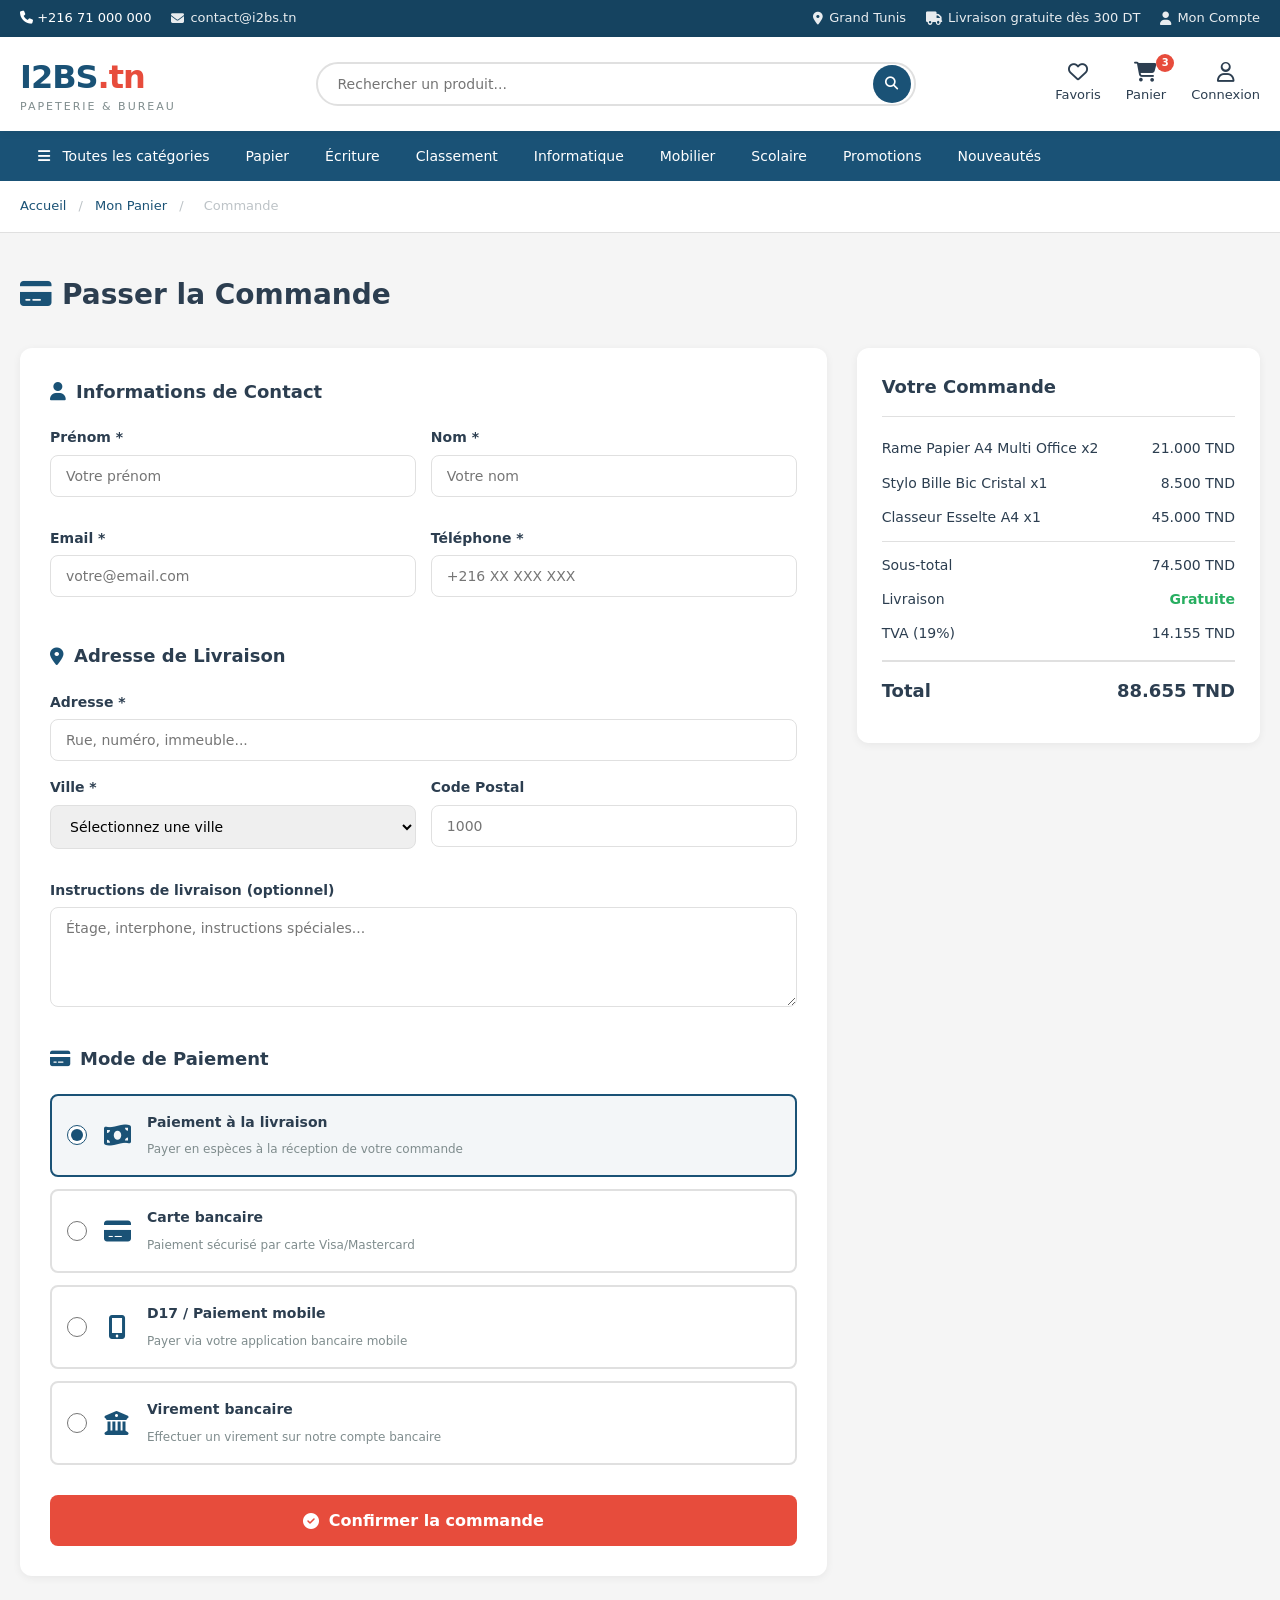
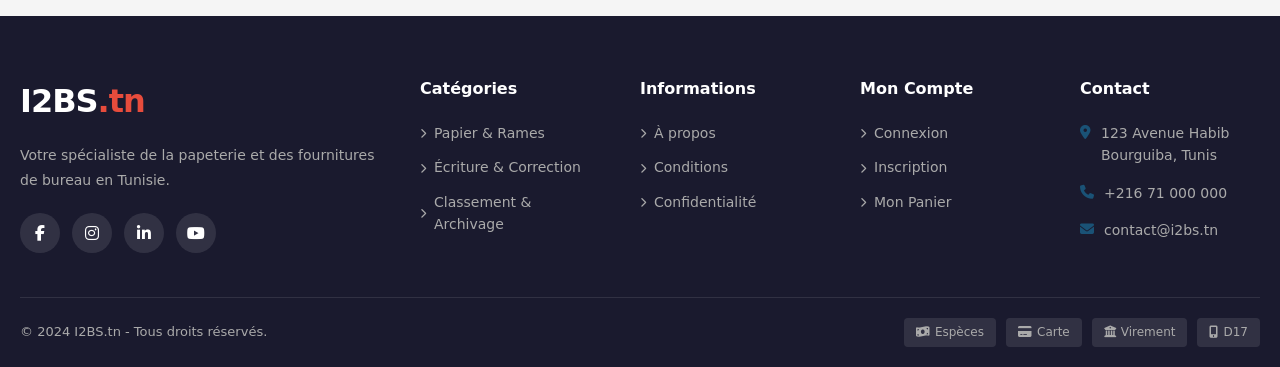
==== commit bd8b7cf2: "Add files via upload" ====
--- a/commande.html
+++ b/commande.html
@@ -3,8 +3,8 @@
 <head>
     <meta charset="UTF-8">
     <meta name="viewport" content="width=device-width, initial-scale=1.0">
-    <title>Passer Commande | Agrafe.tn</title>
-    <meta name="description" content="Finalisez votre commande - Agrafe.tn">
+    <title>Passer Commande | I2BS.tn</title>
+    <meta name="description" content="Finalisez votre commande - I2BS.tn">
     <link href="https://cdnjs.cloudflare.com/ajax/libs/font-awesome/6.4.0/css/all.min.css" rel="stylesheet">
     <link rel="stylesheet" href="css/style.css">
 </head>
@@ -15,7 +15,7 @@
         <div class="container">
             <div class="top-bar-left">
                 <span><i class="fas fa-phone"></i> +216 71 000 000</span>
-                <a href="mailto:contact@agrafe.tn"><i class="fas fa-envelope"></i> contact@agrafe.tn</a>
+                <a href="mailto:contact@i2bs.tn"><i class="fas fa-envelope"></i> contact@i2bs.tn</a>
             </div>
             <div class="top-bar-right">
                 <a href="#"><i class="fas fa-map-marker-alt"></i> Grand Tunis</a>
@@ -28,7 +28,7 @@
     <!-- Header -->
     <header class="header">
         <div class="container">
-            <a href="index.html" class="logo">AGRAFE<span>.tn</span><small>Papeterie & Bureau</small></a>
+            <a href="index.html" class="logo">I2BS<span>.tn</span><small>Papeterie & Bureau</small></a>
             <div class="search-bar">
                 <input type="text" placeholder="Rechercher un produit...">
                 <button><i class="fas fa-search"></i></button>
@@ -234,7 +234,7 @@
         <div class="container">
             <div class="footer-grid">
                 <div class="footer-col footer-about">
-                    <a href="index.html" class="logo">AGRAFE<span>.tn</span></a>
+                    <a href="index.html" class="logo">I2BS<span>.tn</span></a>
                     <p>Votre spécialiste de la papeterie et des fournitures de bureau en Tunisie.</p>
                     <div class="footer-social">
                         <a href="#"><i class="fab fa-facebook-f"></i></a>
@@ -271,11 +271,11 @@
                     <h4>Contact</h4>
                     <p><i class="fas fa-map-marker-alt"></i> 123 Avenue Habib Bourguiba, Tunis</p>
                     <p><i class="fas fa-phone"></i> +216 71 000 000</p>
-                    <p><i class="fas fa-envelope"></i> contact@agrafe.tn</p>
+                    <p><i class="fas fa-envelope"></i> contact@i2bs.tn</p>
                 </div>
             </div>
             <div class="footer-bottom">
-                <div>© 2024 Agrafe.tn - Tous droits réservés.</div>
+                <div>© 2024 I2BS.tn - Tous droits réservés.</div>
                 <div class="payment-methods">
                     <span><i class="fas fa-money-bill-wave"></i> Espèces</span>
                     <span><i class="fas fa-credit-card"></i> Carte</span>
--- a/css/style.css
+++ b/css/style.css
@@ -1,5 +1,5 @@
 /* ============================================
-   AGRAFE.TN - Template E-commerce Papeterie
+   I2BS.TN - Template E-commerce Papeterie
    CSS Principal
    ============================================ */
 
